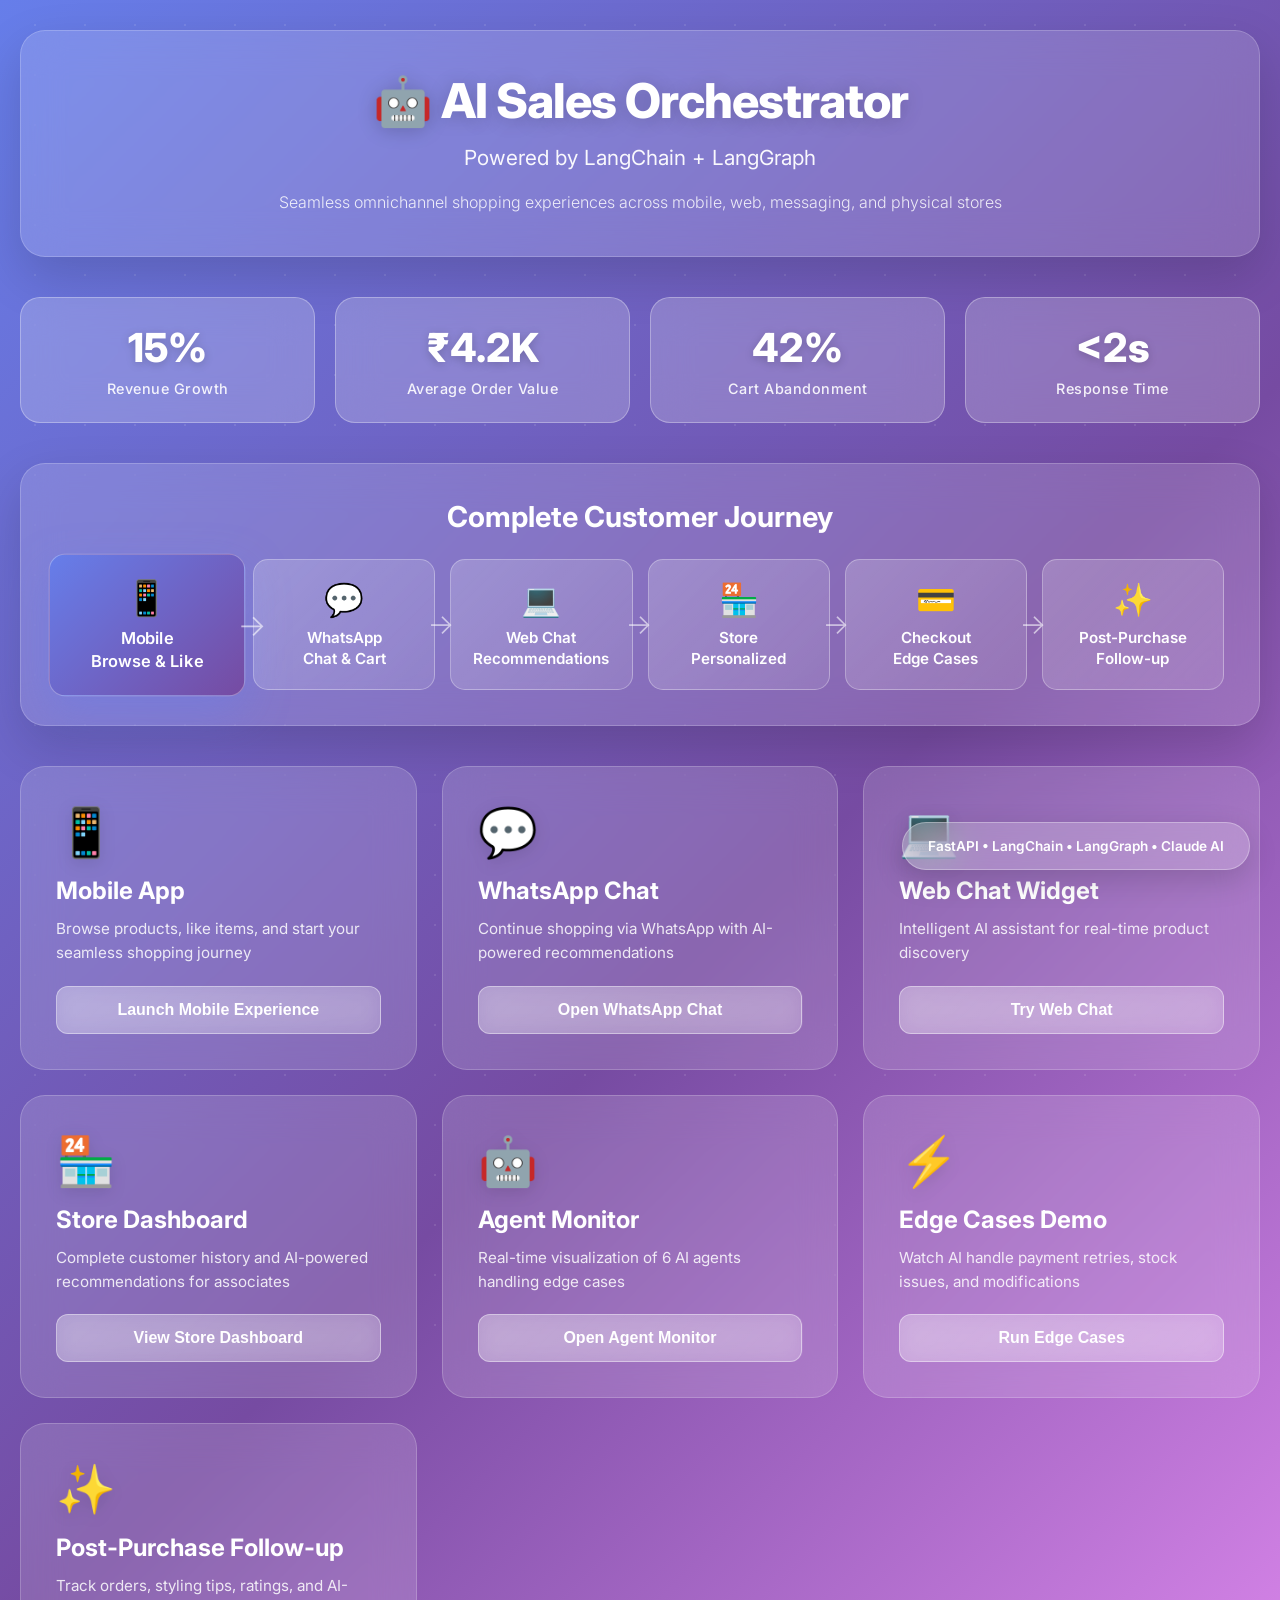
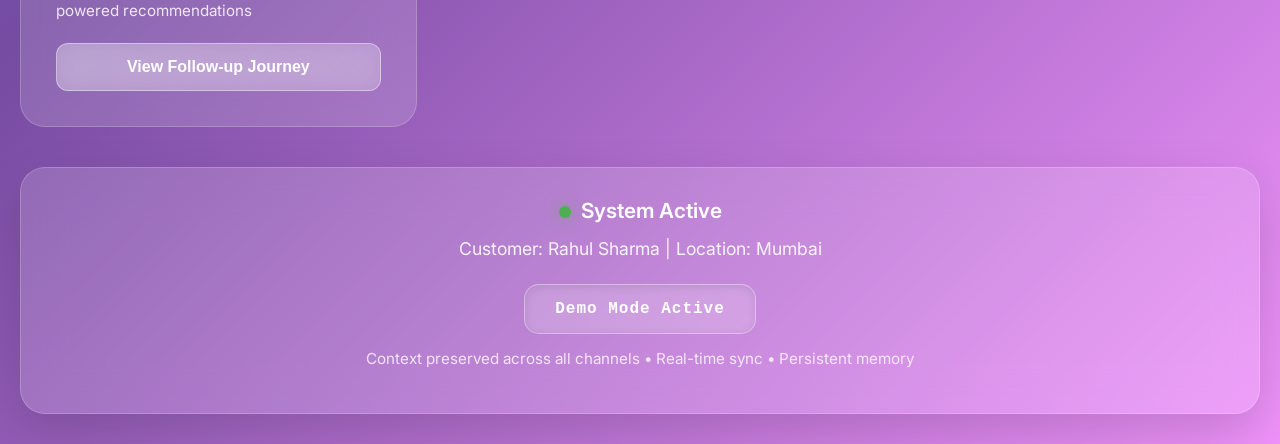
==== frontend/index.html @ c7f91e6b "files added" ====
<!DOCTYPE html>
<html lang="en">
<head>
    <meta charset="UTF-8">
    <meta name="viewport" content="width=device-width, initial-scale=1.0">
    <title>AI Sales Orchestrator - Van Heusen</title>
    <link href="https://fonts.googleapis.com/css2?family=Inter:wght@300;400;500;600;700;800&display=swap" rel="stylesheet">
    <style>
        * {
            margin: 0;
            padding: 0;
            box-sizing: border-box;
        }

        body {
            font-family: 'Inter', -apple-system, BlinkMacSystemFont, sans-serif;
            background: linear-gradient(135deg, #667eea 0%, #764ba2 50%, #f093fb 100%);
            min-height: 100vh;
            padding: 30px 20px;
            position: relative;
            overflow-x: hidden;
        }

        /* Animated background */
        body::before {
            content: '';
            position: fixed;
            top: -50%;
            left: -50%;
            width: 200%;
            height: 200%;
            background: radial-gradient(circle, rgba(255,255,255,0.1) 1px, transparent 1px);
            background-size: 50px 50px;
            animation: moveBackground 20s linear infinite;
            z-index: 0;
        }

        @keyframes moveBackground {
            0% { transform: translate(0, 0); }
            100% { transform: translate(50px, 50px); }
        }

        .container {
            max-width: 1400px;
            margin: 0 auto;
            position: relative;
            z-index: 1;
        }

        /* Glassmorphism Header */
        .header {
            background: rgba(255, 255, 255, 0.15);
            backdrop-filter: blur(20px);
            -webkit-backdrop-filter: blur(20px);
            border-radius: 25px;
            border: 1px solid rgba(255, 255, 255, 0.2);
            padding: 40px 50px;
            margin-bottom: 40px;
            box-shadow: 0 20px 50px rgba(0, 0, 0, 0.15);
            text-align: center;
            animation: fadeInDown 0.8s ease;
        }

        @keyframes fadeInDown {
            from { opacity: 0; transform: translateY(-30px); }
            to { opacity: 1; transform: translateY(0); }
        }

        .header h1 {
            color: white;
            font-size: 3em;
            font-weight: 800;
            margin-bottom: 15px;
            text-shadow: 0 2px 20px rgba(0,0,0,0.2);
            letter-spacing: -1px;
        }

        .header .subtitle {
            color: rgba(255, 255, 255, 0.95);
            font-size: 1.3em;
            font-weight: 400;
            margin-bottom: 20px;
        }

        .header .tagline {
            color: rgba(255, 255, 255, 0.85);
            font-size: 1em;
            font-weight: 300;
            max-width: 800px;
            margin: 0 auto;
            line-height: 1.6;
        }

        /* Business Impact Banner */
        .impact-banner {
            display: grid;
            grid-template-columns: repeat(4, 1fr);
            gap: 20px;
            margin-bottom: 40px;
            animation: fadeInUp 0.8s ease 0.2s backwards;
        }

        @keyframes fadeInUp {
            from { opacity: 0; transform: translateY(30px); }
            to { opacity: 1; transform: translateY(0); }
        }

        .impact-card {
            background: rgba(255, 255, 255, 0.2);
            backdrop-filter: blur(20px);
            border-radius: 20px;
            padding: 25px;
            text-align: center;
            border: 1px solid rgba(255, 255, 255, 0.3);
            transition: all 0.4s cubic-bezier(0.4, 0, 0.2, 1);
            position: relative;
            overflow: hidden;
        }

        .impact-card::before {
            content: '';
            position: absolute;
            top: 0;
            left: 0;
            right: 0;
            bottom: 0;
            background: linear-gradient(135deg, rgba(255,255,255,0.1), rgba(255,255,255,0));
            opacity: 0;
            transition: opacity 0.4s;
        }

        .impact-card:hover::before {
            opacity: 1;
        }

        .impact-card:hover {
            transform: translateY(-8px) scale(1.02);
            box-shadow: 0 20px 40px rgba(0, 0, 0, 0.25);
            border-color: rgba(255, 255, 255, 0.5);
        }

        .impact-card .value {
            font-size: 2.5em;
            font-weight: 800;
            color: white;
            margin-bottom: 8px;
            text-shadow: 0 2px 10px rgba(0,0,0,0.2);
        }

        .impact-card .label {
            font-size: 0.9em;
            color: rgba(255, 255, 255, 0.9);
            font-weight: 500;
            letter-spacing: 0.5px;
        }

        /* Journey Flow */
        .journey-flow {
            background: rgba(255, 255, 255, 0.15);
            backdrop-filter: blur(20px);
            padding: 35px;
            border-radius: 25px;
            margin-bottom: 40px;
            border: 1px solid rgba(255, 255, 255, 0.2);
            box-shadow: 0 20px 50px rgba(0, 0, 0, 0.15);
            animation: fadeInUp 0.8s ease 0.4s backwards;
        }

        .journey-flow h2 {
            color: white;
            margin-bottom: 25px;
            font-size: 1.8em;
            font-weight: 700;
            text-align: center;
        }

        .flow-steps {
            display: flex;
            justify-content: space-between;
            gap: 15px;
            flex-wrap: wrap;
        }

        .step {
            flex: 1;
            min-width: 140px;
            background: linear-gradient(135deg, rgba(255,255,255,0.2), rgba(255,255,255,0.1));
            padding: 20px 15px;
            border-radius: 15px;
            text-align: center;
            position: relative;
            border: 1px solid rgba(255, 255, 255, 0.3);
            transition: all 0.4s cubic-bezier(0.4, 0, 0.2, 1);
            cursor: pointer;
        }

        .step:hover {
            transform: translateY(-5px);
            background: linear-gradient(135deg, rgba(255,255,255,0.3), rgba(255,255,255,0.2));
            box-shadow: 0 15px 35px rgba(0, 0, 0, 0.2);
        }

        .step.active {
            background: linear-gradient(135deg, #667eea, #764ba2);
            transform: scale(1.08);
            box-shadow: 0 15px 40px rgba(102, 126, 234, 0.4);
        }

        .step::after {
            content: '→';
            position: absolute;
            right: -20px;
            top: 50%;
            transform: translateY(-50%);
            font-size: 28px;
            color: rgba(255, 255, 255, 0.6);
            font-weight: 300;
        }

        .step:last-child::after {
            display: none;
        }

        .step-icon {
            font-size: 2em;
            margin-bottom: 8px;
        }

        .step-text {
            color: white;
            font-size: 0.95em;
            font-weight: 600;
            line-height: 1.4;
        }

        /* View Cards Grid */
        .views-grid {
            display: grid;
            grid-template-columns: repeat(auto-fit, minmax(320px, 1fr));
            gap: 25px;
            margin-bottom: 40px;
        }

        .view-card {
            background: rgba(255, 255, 255, 0.15);
            backdrop-filter: blur(20px);
            padding: 35px;
            border-radius: 25px;
            border: 1px solid rgba(255, 255, 255, 0.2);
            cursor: pointer;
            transition: all 0.4s cubic-bezier(0.4, 0, 0.2, 1);
            position: relative;
            overflow: hidden;
            animation: fadeInUp 0.8s ease backwards;
        }

        .view-card:nth-child(1) { animation-delay: 0.5s; }
        .view-card:nth-child(2) { animation-delay: 0.6s; }
        .view-card:nth-child(3) { animation-delay: 0.7s; }
        .view-card:nth-child(4) { animation-delay: 0.8s; }
        .view-card:nth-child(5) { animation-delay: 0.9s; }
        .view-card:nth-child(6) { animation-delay: 1s; }

        .view-card::before {
            content: '';
            position: absolute;
            top: 0;
            left: 0;
            right: 0;
            bottom: 0;
            background: linear-gradient(135deg, rgba(255,255,255,0.1), transparent);
            opacity: 0;
            transition: opacity 0.4s;
        }

        .view-card:hover::before {
            opacity: 1;
        }

        .view-card:hover {
            transform: translateY(-10px) scale(1.02);
            box-shadow: 0 25px 50px rgba(0, 0, 0, 0.25);
            border-color: rgba(255, 255, 255, 0.4);
        }

        .view-card-icon {
            font-size: 3em;
            margin-bottom: 15px;
            display: block;
            filter: drop-shadow(0 4px 8px rgba(0,0,0,0.1));
        }

        .view-card h3 {
            color: white;
            margin-bottom: 12px;
            font-size: 1.5em;
            font-weight: 700;
        }

        .view-card p {
            color: rgba(255, 255, 255, 0.85);
            margin-bottom: 20px;
            line-height: 1.6;
            font-size: 0.95em;
        }

        .view-card button {
            width: 100%;
            padding: 14px;
            background: linear-gradient(135deg, rgba(255,255,255,0.3), rgba(255,255,255,0.2));
            color: white;
            border: 1px solid rgba(255, 255, 255, 0.4);
            border-radius: 12px;
            font-size: 1em;
            font-weight: 600;
            cursor: pointer;
            transition: all 0.3s ease;
            backdrop-filter: blur(10px);
        }

        .view-card button:hover {
            background: linear-gradient(135deg, rgba(255,255,255,0.4), rgba(255,255,255,0.3));
            transform: scale(1.02);
            box-shadow: 0 8px 20px rgba(0, 0, 0, 0.2);
        }

        /* Session Info */
        .session-info {
            background: rgba(255, 255, 255, 0.15);
            backdrop-filter: blur(20px);
            padding: 30px;
            border-radius: 25px;
            text-align: center;
            border: 1px solid rgba(255, 255, 255, 0.2);
            box-shadow: 0 20px 50px rgba(0, 0, 0, 0.15);
            animation: fadeInUp 0.8s ease 1.1s backwards;
        }

        .session-info h3 {
            color: white;
            font-size: 1.3em;
            margin-bottom: 15px;
            font-weight: 600;
        }

        .session-info p {
            color: rgba(255, 255, 255, 0.9);
            font-size: 1.1em;
            margin-bottom: 15px;
        }

        .session-id {
            background: rgba(255, 255, 255, 0.2);
            padding: 15px 30px;
            border-radius: 15px;
            display: inline-block;
            margin-top: 10px;
            font-family: 'Monaco', 'Courier New', monospace;
            color: white;
            font-weight: 600;
            border: 1px solid rgba(255, 255, 255, 0.3);
            box-shadow: inset 0 2px 10px rgba(0,0,0,0.1);
            letter-spacing: 1px;
        }

        .status-indicator {
            display: inline-block;
            width: 12px;
            height: 12px;
            background: #4CAF50;
            border-radius: 50%;
            margin-right: 10px;
            animation: pulse 2s infinite;
            box-shadow: 0 0 15px rgba(76, 175, 80, 0.6);
        }

        @keyframes pulse {
            0%, 100% { 
                opacity: 1;
                transform: scale(1);
            }
            50% { 
                opacity: 0.7;
                transform: scale(1.1);
            }
        }

        /* Tech Stack Badge */
        .tech-badge {
            position: fixed;
            bottom: 30px;
            right: 30px;
            background: rgba(255, 255, 255, 0.2);
            backdrop-filter: blur(20px);
            padding: 15px 25px;
            border-radius: 50px;
            border: 1px solid rgba(255, 255, 255, 0.3);
            color: white;
            font-size: 0.85em;
            font-weight: 600;
            box-shadow: 0 10px 30px rgba(0, 0, 0, 0.15);
            z-index: 100;
            animation: fadeIn 1s ease 1.5s backwards;
        }

        @keyframes fadeIn {
            from { opacity: 0; }
            to { opacity: 1; }
        }

        /* Responsive */
        @media (max-width: 768px) {
            .header h1 { font-size: 2em; }
            .impact-banner { grid-template-columns: repeat(2, 1fr); }
            .flow-steps { flex-direction: column; }
            .step::after { display: none; }
            .views-grid { grid-template-columns: 1fr; }
        }
    </style>
</head>
<body>
    <div class="container">
        <!-- Header -->
        <div class="header">
            <h1>🤖 AI Sales Orchestrator</h1>
            <div class="subtitle">Powered by LangChain + LangGraph</div>
            <div class="tagline">
                Seamless omnichannel shopping experiences across mobile, web, messaging, and physical stores
            </div>
        </div>

        <!-- Business Impact Banner -->
        <div class="impact-banner">
            <div class="impact-card">
                <div class="value">15%</div>
                <div class="label">Revenue Growth</div>
            </div>
            <div class="impact-card">
                <div class="value">₹4.2K</div>
                <div class="label">Average Order Value</div>
            </div>
            <div class="impact-card">
                <div class="value">42%</div>
                <div class="label">Cart Abandonment</div>
            </div>
            <div class="impact-card">
                <div class="value">&lt;2s</div>
                <div class="label">Response Time</div>
            </div>
        </div>

        <!-- Journey Flow -->
        <div class="journey-flow">
            <h2>Complete Customer Journey</h2>
            <div class="flow-steps">
                <div class="step active" data-step="1">
                    <div class="step-icon">📱</div>
                    <div class="step-text">Mobile<br>Browse & Like</div>
                </div>
                <div class="step" data-step="2">
                    <div class="step-icon">💬</div>
                    <div class="step-text">WhatsApp<br>Chat & Cart</div>
                </div>
                <div class="step" data-step="3">
                    <div class="step-icon">💻</div>
                    <div class="step-text">Web Chat<br>Recommendations</div>
                </div>
                <div class="step" data-step="4">
                    <div class="step-icon">🏪</div>
                    <div class="step-text">Store<br>Personalized</div>
                </div>
                <div class="step" data-step="5">
                    <div class="step-icon">💳</div>
                    <div class="step-text">Checkout<br>Edge Cases</div>
                </div>
                <div class="step" data-step="6">
                    <div class="step-icon">✨</div>
                    <div class="step-text">Post-Purchase<br>Follow-up</div>
                </div>
            </div>
        </div>

        <!-- Views Grid -->
        <div class="views-grid">
            <div class="view-card">
                <span class="view-card-icon">📱</span>
                <h3>Mobile App</h3>
                <p>Browse products, like items, and start your seamless shopping journey</p>
                <button onclick="openView('mobile')">Launch Mobile Experience</button>
            </div>

            <div class="view-card">
                <span class="view-card-icon">💬</span>
                <h3>WhatsApp Chat</h3>
                <p>Continue shopping via WhatsApp with AI-powered recommendations</p>
                <button onclick="openView('whatsapp')">Open WhatsApp Chat</button>
            </div>

            <div class="view-card">
                <span class="view-card-icon">💻</span>
                <h3>Web Chat Widget</h3>
                <p>Intelligent AI assistant for real-time product discovery</p>
                <button onclick="openView('chat')">Try Web Chat</button>
            </div>

            <div class="view-card">
                <span class="view-card-icon">🏪</span>
                <h3>Store Dashboard</h3>
                <p>Complete customer history and AI-powered recommendations for associates</p>
                <button onclick="openView('store-dashboard')">View Store Dashboard</button>
            </div>

            <div class="view-card">
                <span class="view-card-icon">🤖</span>
                <h3>Agent Monitor</h3>
                <p>Real-time visualization of 6 AI agents handling edge cases</p>
                <button onclick="openView('agent-monitor')">Open Agent Monitor</button>
            </div>

            <div class="view-card">
                <span class="view-card-icon">⚡</span>
                <h3>Edge Cases Demo</h3>
                <p>Watch AI handle payment retries, stock issues, and modifications</p>
                <button onclick="demonstrateEdgeCases()">Run Edge Cases</button>
            </div>

            <div class="view-card">
                <span class="view-card-icon">✨</span>
                <h3>Post-Purchase Follow-up</h3>
                <p>Track orders, styling tips, ratings, and AI-powered recommendations</p>
                <button onclick="openView('post-purchase')">View Follow-up Journey</button>
            </div>
        </div>

        <!-- Session Info -->
        <div class="session-info">
            <h3><span class="status-indicator"></span>System Active</h3>
            <p>Customer: Rahul Sharma | Location: Mumbai</p>
            <div class="session-id" id="sessionId">Initializing...</div>
            <p style="margin-top: 15px; color: rgba(255,255,255,0.8); font-size: 0.95em;">
                Context preserved across all channels • Real-time sync • Persistent memory
            </p>
        </div>
    </div>

    <!-- Tech Badge -->
    <div class="tech-badge">
        FastAPI • LangChain • LangGraph • Claude AI
    </div>

    <script>
        const API_URL = 'http://localhost:8000';
        let currentSessionId = null;

        async function initializeSession() {
            try {
                const response = await fetch(`${API_URL}/api/session/create?customer_id=CUST001`, {
                    method: 'POST'
                });
                const data = await response.json();
                currentSessionId = data.session_id;
                document.getElementById('sessionId').textContent = currentSessionId;
                localStorage.setItem('session_id', currentSessionId);
                console.log('✅ Session created:', currentSessionId);
            } catch (error) {
                console.error('Error creating session:', error);
                document.getElementById('sessionId').textContent = 'Demo Mode Active';
            }
        }

        function openView(viewName) {
            if (!currentSessionId && viewName !== 'agent-monitor') {
                // Create demo session
                currentSessionId = 'SESSION_demo_' + Date.now();
                localStorage.setItem('session_id', currentSessionId);
            }
            window.open(`${viewName}.html?session=${currentSessionId}`, '_blank');
        }

        function demonstrateEdgeCases() {
            openView('agent-monitor');
        }

        function updateJourneyStep(stepNumber) {
            document.querySelectorAll('.step').forEach(step => {
                step.classList.remove('active');
            });
            const activeStep = document.querySelector(`[data-step="${stepNumber}"]`);
            if (activeStep) {
                activeStep.classList.add('active');
            }
        }

        window.addEventListener('load', () => {
            initializeSession();
            updateJourneyStep(1);
        });

        window.addEventListener('storage', (e) => {
            if (e.key === 'current_step') {
                updateJourneyStep(parseInt(e.newValue));
            }
        });
    </script>
</body>
</html>
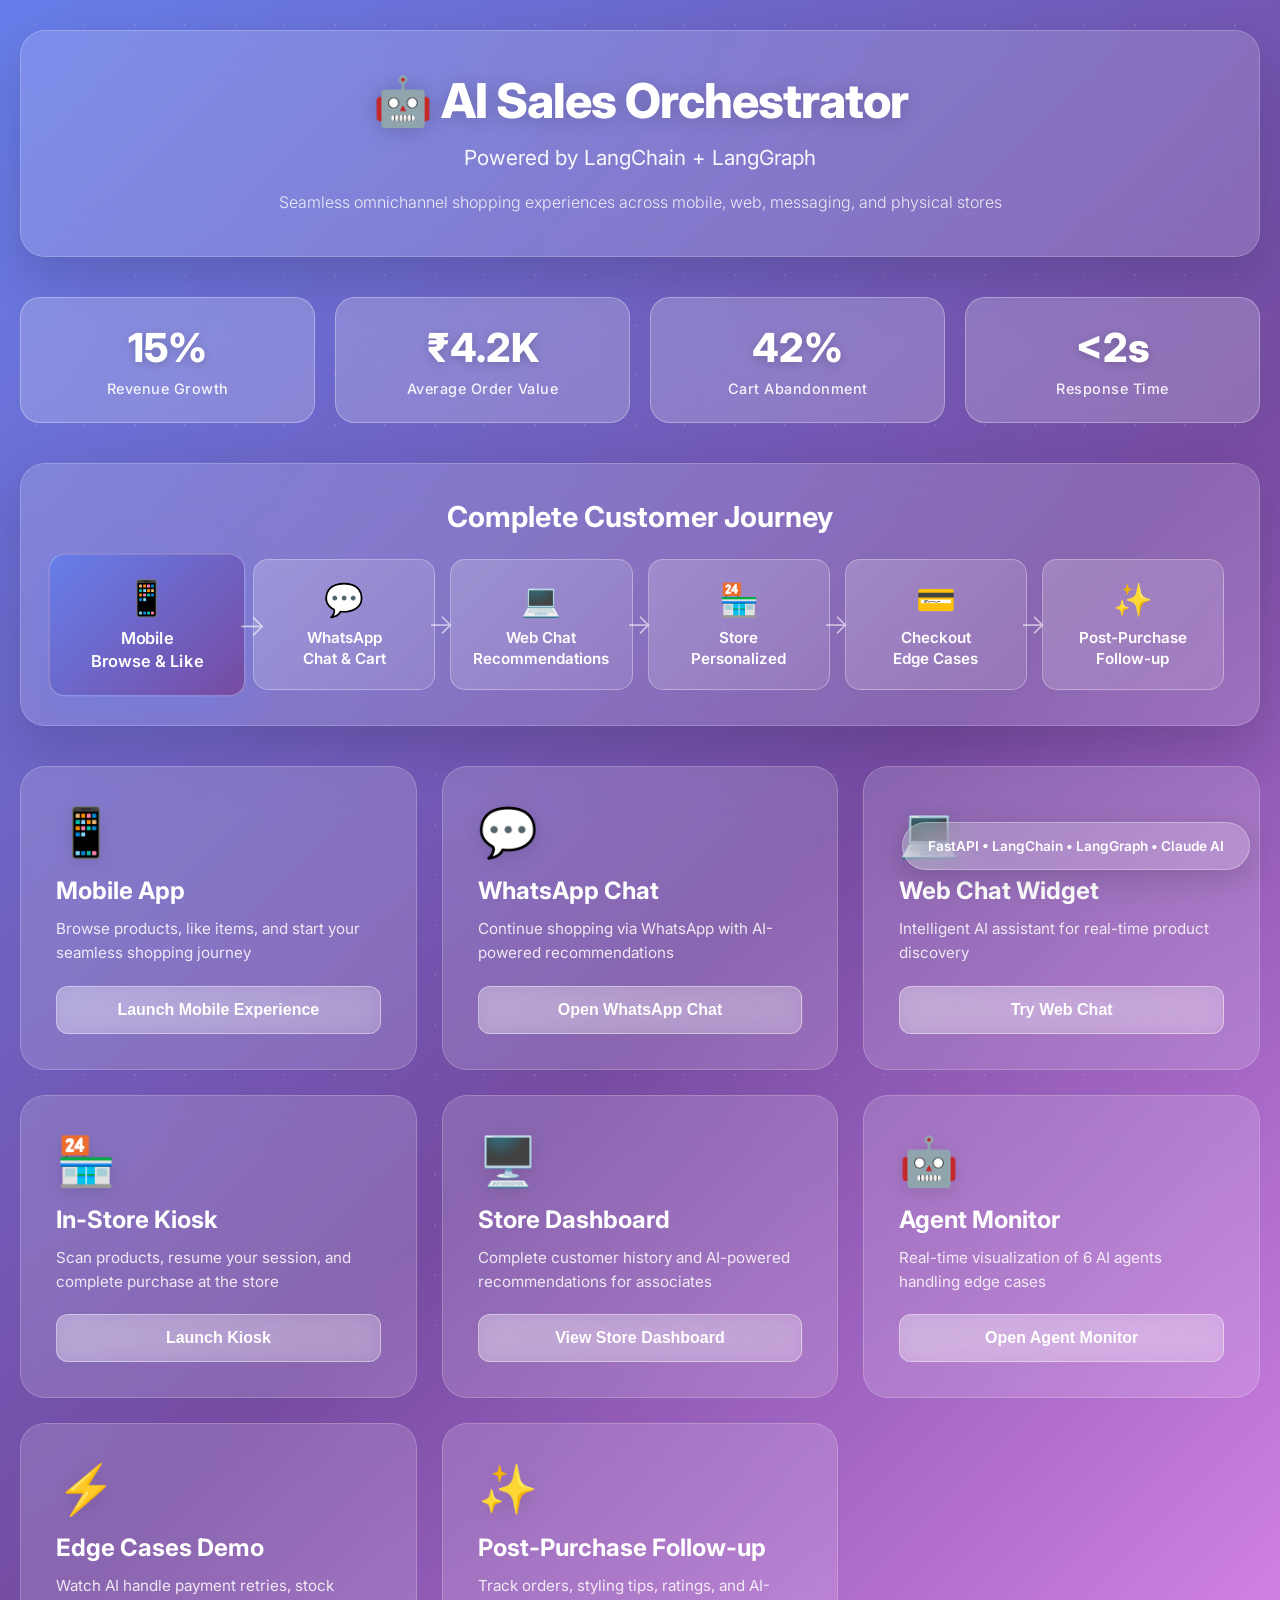
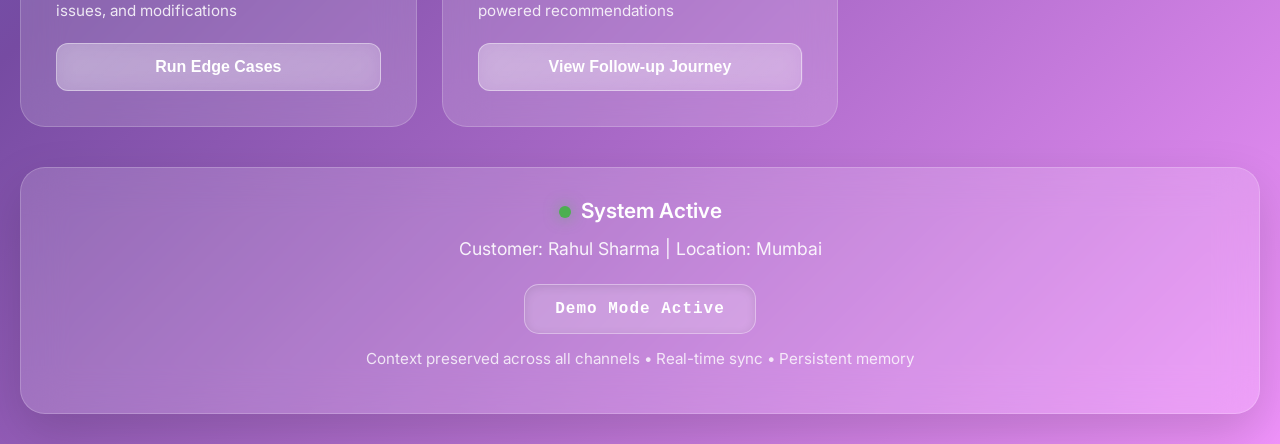
==== commit 8b4f2dd4: "files updated" ====
--- a/frontend/index.html
+++ b/frontend/index.html
@@ -505,6 +505,13 @@
 
             <div class="view-card">
                 <span class="view-card-icon">🏪</span>
+                <h3>In-Store Kiosk</h3>
+                <p>Scan products, resume your session, and complete purchase at the store</p>
+                <button onclick="openView('kiosk')">Launch Kiosk</button>
+            </div>
+
+            <div class="view-card">
+                <span class="view-card-icon">🖥️</span>
                 <h3>Store Dashboard</h3>
                 <p>Complete customer history and AI-powered recommendations for associates</p>
                 <button onclick="openView('store-dashboard')">View Store Dashboard</button>
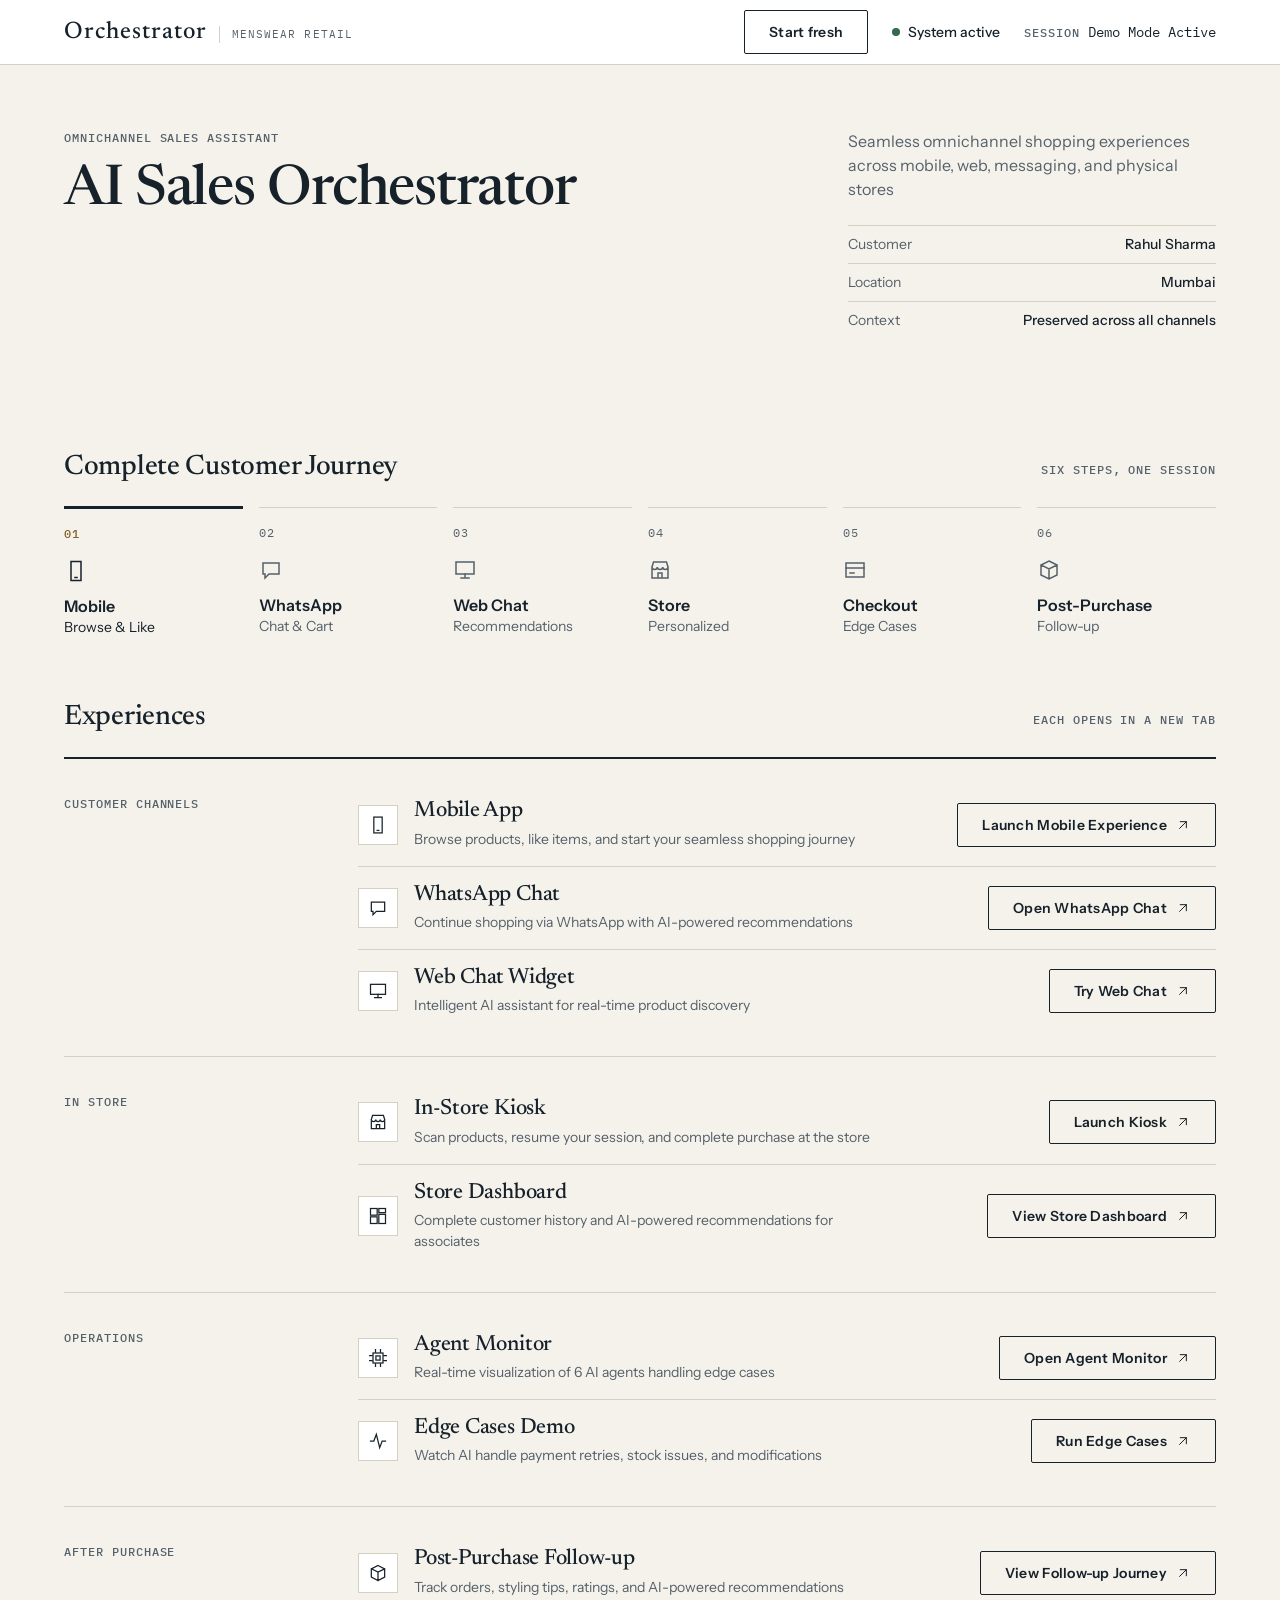
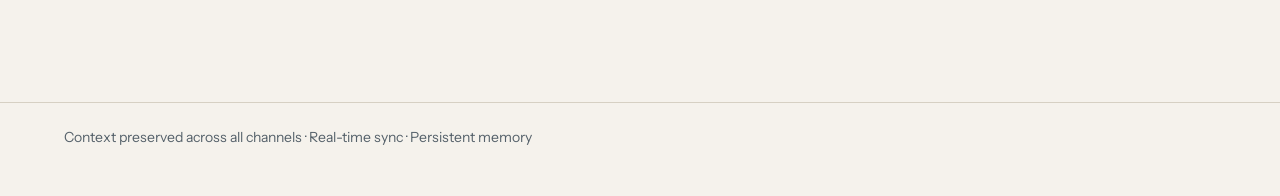
==== commit 8b4abb23: "files updated" ====
--- a/frontend/index.html
+++ b/frontend/index.html
@@ -4,575 +4,390 @@
     <meta charset="UTF-8">
     <meta name="viewport" content="width=device-width, initial-scale=1.0">
     <title>AI Sales Orchestrator - Van Heusen</title>
-    <link href="https://fonts.googleapis.com/css2?family=Inter:wght@300;400;500;600;700;800&display=swap" rel="stylesheet">
+    <link rel="preconnect" href="https://fonts.googleapis.com">
+    <link rel="preconnect" href="https://fonts.gstatic.com" crossorigin>
+    <link href="https://fonts.googleapis.com/css2?family=IBM+Plex+Mono:wght@400;500&family=Instrument+Sans:wght@400;500;600&family=Newsreader:ital,opsz,wght@0,6..72,400;0,6..72,500;1,6..72,400&display=swap" rel="stylesheet">
+    <link rel="stylesheet" href="styles.css">
     <style>
-        * {
+        /* Page: launcher */
+        .system-status {
+            display: inline-flex;
+            align-items: center;
+            gap: var(--space-2);
+            font-size: var(--text-sm);
+            font-weight: 500;
+        }
+
+        .session { display: inline-flex; align-items: baseline; gap: var(--space-2); }
+        .session .mono { font-size: var(--text-sm); }
+
+        /* Intro: left-aligned title, supporting copy and facts to the right */
+        .intro {
+            display: grid;
+            grid-template-columns: repeat(12, 1fr);
+            column-gap: var(--space-5);
+            row-gap: var(--space-5);
+            padding: var(--space-8) 0 var(--space-7);
+        }
+
+        .intro-title { grid-column: 1 / span 7; }
+
+        .intro-title h1 {
+            margin-top: var(--space-3);
+            font-size: var(--text-3xl);
+            font-weight: 500;
+            letter-spacing: -0.02em;
+        }
+
+        .intro-side {
+            grid-column: 9 / span 4;
+            align-self: end;
+        }
+
+        .intro-side .tagline { color: var(--ink-soft); }
+
+        .facts { margin: var(--space-5) 0 0; }
+        .facts div {
+            display: flex;
+            justify-content: space-between;
+            padding: var(--space-2) 0;
+            border-top: 1px solid var(--line);
+            font-size: var(--text-sm);
+        }
+        .facts dt { color: var(--ink-soft); }
+        .facts dd { margin: 0; font-weight: 500; }
+
+        /* Journey: six steps on one rule */
+        .section { padding-top: var(--space-8); }
+
+        .section-head {
+            display: flex;
+            align-items: baseline;
+            justify-content: space-between;
+            gap: var(--space-4);
+            margin-bottom: var(--space-5);
+        }
+        .section-head h2 { font-size: var(--text-xl); font-weight: 500; }
+
+        .flow-steps {
+            display: grid;
+            grid-template-columns: repeat(6, 1fr);
+            gap: var(--space-4);
             margin: 0;
             padding: 0;
-            box-sizing: border-box;
-        }
-
-        body {
-            font-family: 'Inter', -apple-system, BlinkMacSystemFont, sans-serif;
-            background: linear-gradient(135deg, #667eea 0%, #764ba2 50%, #f093fb 100%);
-            min-height: 100vh;
-            padding: 30px 20px;
-            position: relative;
-            overflow-x: hidden;
-        }
-
-        /* Animated background */
-        body::before {
-            content: '';
-            position: fixed;
-            top: -50%;
-            left: -50%;
-            width: 200%;
-            height: 200%;
-            background: radial-gradient(circle, rgba(255,255,255,0.1) 1px, transparent 1px);
-            background-size: 50px 50px;
-            animation: moveBackground 20s linear infinite;
-            z-index: 0;
-        }
-
-        @keyframes moveBackground {
-            0% { transform: translate(0, 0); }
-            100% { transform: translate(50px, 50px); }
-        }
-
-        .container {
-            max-width: 1400px;
-            margin: 0 auto;
-            position: relative;
-            z-index: 1;
-        }
-
-        /* Glassmorphism Header */
-        .header {
-            background: rgba(255, 255, 255, 0.15);
-            backdrop-filter: blur(20px);
-            -webkit-backdrop-filter: blur(20px);
-            border-radius: 25px;
-            border: 1px solid rgba(255, 255, 255, 0.2);
-            padding: 40px 50px;
-            margin-bottom: 40px;
-            box-shadow: 0 20px 50px rgba(0, 0, 0, 0.15);
-            text-align: center;
-            animation: fadeInDown 0.8s ease;
-        }
-
-        @keyframes fadeInDown {
-            from { opacity: 0; transform: translateY(-30px); }
-            to { opacity: 1; transform: translateY(0); }
-        }
-
-        .header h1 {
-            color: white;
-            font-size: 3em;
-            font-weight: 800;
-            margin-bottom: 15px;
-            text-shadow: 0 2px 20px rgba(0,0,0,0.2);
-            letter-spacing: -1px;
-        }
-
-        .header .subtitle {
-            color: rgba(255, 255, 255, 0.95);
-            font-size: 1.3em;
-            font-weight: 400;
-            margin-bottom: 20px;
-        }
-
-        .header .tagline {
-            color: rgba(255, 255, 255, 0.85);
-            font-size: 1em;
-            font-weight: 300;
-            max-width: 800px;
-            margin: 0 auto;
-            line-height: 1.6;
-        }
-
-        /* Business Impact Banner */
-        .impact-banner {
+            list-style: none;
+        }
+
+        .step {
+            padding-top: var(--space-4);
+            border-top: 1px solid var(--line);
+            color: var(--ink-soft);
+            transition: border-color 150ms ease, color 150ms ease;
+        }
+
+        .step-number {
+            display: block;
+            margin-bottom: var(--space-4);
+            font-family: var(--font-mono);
+            font-size: var(--text-xs);
+            letter-spacing: 0.08em;
+        }
+
+        .step-icon { display: block; margin-bottom: var(--space-3); }
+
+        .step-text { font-size: var(--text-sm); line-height: 1.4; }
+        .step-text strong { display: block; font-size: var(--text-md); font-weight: 600; color: var(--ink); }
+
+        .step.active {
+            border-top: 3px solid var(--ink);
+            margin-top: -1px;
+            color: var(--ink);
+        }
+        .step.active .step-number { color: var(--accent); font-weight: 500; }
+
+        /* Experiences: grouped rows, not a grid of cards */
+        .channel-group {
             display: grid;
-            grid-template-columns: repeat(4, 1fr);
-            gap: 20px;
-            margin-bottom: 40px;
-            animation: fadeInUp 0.8s ease 0.2s backwards;
-        }
-
-        @keyframes fadeInUp {
-            from { opacity: 0; transform: translateY(30px); }
-            to { opacity: 1; transform: translateY(0); }
-        }
-
-        .impact-card {
-            background: rgba(255, 255, 255, 0.2);
-            backdrop-filter: blur(20px);
-            border-radius: 20px;
-            padding: 25px;
-            text-align: center;
-            border: 1px solid rgba(255, 255, 255, 0.3);
-            transition: all 0.4s cubic-bezier(0.4, 0, 0.2, 1);
-            position: relative;
-            overflow: hidden;
-        }
-
-        .impact-card::before {
-            content: '';
-            position: absolute;
-            top: 0;
-            left: 0;
-            right: 0;
-            bottom: 0;
-            background: linear-gradient(135deg, rgba(255,255,255,0.1), rgba(255,255,255,0));
-            opacity: 0;
-            transition: opacity 0.4s;
-        }
-
-        .impact-card:hover::before {
-            opacity: 1;
-        }
-
-        .impact-card:hover {
-            transform: translateY(-8px) scale(1.02);
-            box-shadow: 0 20px 40px rgba(0, 0, 0, 0.25);
-            border-color: rgba(255, 255, 255, 0.5);
-        }
-
-        .impact-card .value {
-            font-size: 2.5em;
-            font-weight: 800;
-            color: white;
-            margin-bottom: 8px;
-            text-shadow: 0 2px 10px rgba(0,0,0,0.2);
-        }
-
-        .impact-card .label {
-            font-size: 0.9em;
-            color: rgba(255, 255, 255, 0.9);
-            font-weight: 500;
-            letter-spacing: 0.5px;
-        }
-
-        /* Journey Flow */
-        .journey-flow {
-            background: rgba(255, 255, 255, 0.15);
-            backdrop-filter: blur(20px);
-            padding: 35px;
-            border-radius: 25px;
-            margin-bottom: 40px;
-            border: 1px solid rgba(255, 255, 255, 0.2);
-            box-shadow: 0 20px 50px rgba(0, 0, 0, 0.15);
-            animation: fadeInUp 0.8s ease 0.4s backwards;
-        }
-
-        .journey-flow h2 {
-            color: white;
-            margin-bottom: 25px;
-            font-size: 1.8em;
-            font-weight: 700;
-            text-align: center;
-        }
-
-        .flow-steps {
+            grid-template-columns: repeat(12, 1fr);
+            column-gap: var(--space-5);
+            padding: var(--space-5) 0;
+            border-top: 1px solid var(--line);
+        }
+        .section-head + .channel-group { border-top: 2px solid var(--ink); }
+
+        .channel-group > .label { grid-column: 1 / span 3; padding-top: var(--space-3); }
+
+        .channel-list {
+            grid-column: 4 / span 9;
+            margin: 0;
+            padding: 0;
+            list-style: none;
+        }
+
+        .view-card {
+            display: grid;
+            grid-template-columns: 40px 1fr auto;
+            align-items: center;
+            column-gap: var(--space-4);
+            padding: var(--space-4) 0;
+        }
+        .view-card + .view-card { border-top: 1px solid var(--line); }
+
+        .view-card-icon {
+            display: grid;
+            place-items: center;
+            width: 40px;
+            height: 40px;
+            border: 1px solid var(--line);
+            background: var(--white);
+        }
+
+        .view-card h3 { font-size: 22px; font-weight: 500; }
+        .view-card p { margin-top: var(--space-1); font-size: var(--text-sm); color: var(--ink-soft); max-width: 52ch; }
+
+        .site-footer {
+            margin-top: var(--space-8);
+            padding: var(--space-5) 0 var(--space-7);
+            border-top: 1px solid var(--line);
+        }
+        .site-footer .container {
             display: flex;
+            flex-wrap: wrap;
             justify-content: space-between;
-            gap: 15px;
-            flex-wrap: wrap;
-        }
-
-        .step {
-            flex: 1;
-            min-width: 140px;
-            background: linear-gradient(135deg, rgba(255,255,255,0.2), rgba(255,255,255,0.1));
-            padding: 20px 15px;
-            border-radius: 15px;
-            text-align: center;
-            position: relative;
-            border: 1px solid rgba(255, 255, 255, 0.3);
-            transition: all 0.4s cubic-bezier(0.4, 0, 0.2, 1);
-            cursor: pointer;
-        }
-
-        .step:hover {
-            transform: translateY(-5px);
-            background: linear-gradient(135deg, rgba(255,255,255,0.3), rgba(255,255,255,0.2));
-            box-shadow: 0 15px 35px rgba(0, 0, 0, 0.2);
-        }
-
-        .step.active {
-            background: linear-gradient(135deg, #667eea, #764ba2);
-            transform: scale(1.08);
-            box-shadow: 0 15px 40px rgba(102, 126, 234, 0.4);
-        }
-
-        .step::after {
-            content: '→';
-            position: absolute;
-            right: -20px;
-            top: 50%;
-            transform: translateY(-50%);
-            font-size: 28px;
-            color: rgba(255, 255, 255, 0.6);
-            font-weight: 300;
-        }
-
-        .step:last-child::after {
-            display: none;
-        }
-
-        .step-icon {
-            font-size: 2em;
-            margin-bottom: 8px;
-        }
-
-        .step-text {
-            color: white;
-            font-size: 0.95em;
-            font-weight: 600;
-            line-height: 1.4;
-        }
-
-        /* View Cards Grid */
-        .views-grid {
-            display: grid;
-            grid-template-columns: repeat(auto-fit, minmax(320px, 1fr));
-            gap: 25px;
-            margin-bottom: 40px;
-        }
-
-        .view-card {
-            background: rgba(255, 255, 255, 0.15);
-            backdrop-filter: blur(20px);
-            padding: 35px;
-            border-radius: 25px;
-            border: 1px solid rgba(255, 255, 255, 0.2);
-            cursor: pointer;
-            transition: all 0.4s cubic-bezier(0.4, 0, 0.2, 1);
-            position: relative;
-            overflow: hidden;
-            animation: fadeInUp 0.8s ease backwards;
-        }
-
-        .view-card:nth-child(1) { animation-delay: 0.5s; }
-        .view-card:nth-child(2) { animation-delay: 0.6s; }
-        .view-card:nth-child(3) { animation-delay: 0.7s; }
-        .view-card:nth-child(4) { animation-delay: 0.8s; }
-        .view-card:nth-child(5) { animation-delay: 0.9s; }
-        .view-card:nth-child(6) { animation-delay: 1s; }
-
-        .view-card::before {
-            content: '';
-            position: absolute;
-            top: 0;
-            left: 0;
-            right: 0;
-            bottom: 0;
-            background: linear-gradient(135deg, rgba(255,255,255,0.1), transparent);
-            opacity: 0;
-            transition: opacity 0.4s;
-        }
-
-        .view-card:hover::before {
-            opacity: 1;
-        }
-
-        .view-card:hover {
-            transform: translateY(-10px) scale(1.02);
-            box-shadow: 0 25px 50px rgba(0, 0, 0, 0.25);
-            border-color: rgba(255, 255, 255, 0.4);
-        }
-
-        .view-card-icon {
-            font-size: 3em;
-            margin-bottom: 15px;
-            display: block;
-            filter: drop-shadow(0 4px 8px rgba(0,0,0,0.1));
-        }
-
-        .view-card h3 {
-            color: white;
-            margin-bottom: 12px;
-            font-size: 1.5em;
-            font-weight: 700;
-        }
-
-        .view-card p {
-            color: rgba(255, 255, 255, 0.85);
-            margin-bottom: 20px;
-            line-height: 1.6;
-            font-size: 0.95em;
-        }
-
-        .view-card button {
-            width: 100%;
-            padding: 14px;
-            background: linear-gradient(135deg, rgba(255,255,255,0.3), rgba(255,255,255,0.2));
-            color: white;
-            border: 1px solid rgba(255, 255, 255, 0.4);
-            border-radius: 12px;
-            font-size: 1em;
-            font-weight: 600;
-            cursor: pointer;
-            transition: all 0.3s ease;
-            backdrop-filter: blur(10px);
-        }
-
-        .view-card button:hover {
-            background: linear-gradient(135deg, rgba(255,255,255,0.4), rgba(255,255,255,0.3));
-            transform: scale(1.02);
-            box-shadow: 0 8px 20px rgba(0, 0, 0, 0.2);
-        }
-
-        /* Session Info */
-        .session-info {
-            background: rgba(255, 255, 255, 0.15);
-            backdrop-filter: blur(20px);
-            padding: 30px;
-            border-radius: 25px;
-            text-align: center;
-            border: 1px solid rgba(255, 255, 255, 0.2);
-            box-shadow: 0 20px 50px rgba(0, 0, 0, 0.15);
-            animation: fadeInUp 0.8s ease 1.1s backwards;
-        }
-
-        .session-info h3 {
-            color: white;
-            font-size: 1.3em;
-            margin-bottom: 15px;
-            font-weight: 600;
-        }
-
-        .session-info p {
-            color: rgba(255, 255, 255, 0.9);
-            font-size: 1.1em;
-            margin-bottom: 15px;
-        }
-
-        .session-id {
-            background: rgba(255, 255, 255, 0.2);
-            padding: 15px 30px;
-            border-radius: 15px;
-            display: inline-block;
-            margin-top: 10px;
-            font-family: 'Monaco', 'Courier New', monospace;
-            color: white;
-            font-weight: 600;
-            border: 1px solid rgba(255, 255, 255, 0.3);
-            box-shadow: inset 0 2px 10px rgba(0,0,0,0.1);
-            letter-spacing: 1px;
-        }
-
-        .status-indicator {
-            display: inline-block;
-            width: 12px;
-            height: 12px;
-            background: #4CAF50;
-            border-radius: 50%;
-            margin-right: 10px;
-            animation: pulse 2s infinite;
-            box-shadow: 0 0 15px rgba(76, 175, 80, 0.6);
-        }
-
-        @keyframes pulse {
-            0%, 100% { 
-                opacity: 1;
-                transform: scale(1);
-            }
-            50% { 
-                opacity: 0.7;
-                transform: scale(1.1);
-            }
-        }
-
-        /* Tech Stack Badge */
-        .tech-badge {
-            position: fixed;
-            bottom: 30px;
-            right: 30px;
-            background: rgba(255, 255, 255, 0.2);
-            backdrop-filter: blur(20px);
-            padding: 15px 25px;
-            border-radius: 50px;
-            border: 1px solid rgba(255, 255, 255, 0.3);
-            color: white;
-            font-size: 0.85em;
-            font-weight: 600;
-            box-shadow: 0 10px 30px rgba(0, 0, 0, 0.15);
-            z-index: 100;
-            animation: fadeIn 1s ease 1.5s backwards;
-        }
-
-        @keyframes fadeIn {
-            from { opacity: 0; }
-            to { opacity: 1; }
-        }
-
-        /* Responsive */
+            gap: var(--space-3);
+            font-size: var(--text-sm);
+            color: var(--ink-soft);
+        }
+
+        @media (max-width: 1100px) {
+            .flow-steps { grid-template-columns: repeat(3, 1fr); row-gap: var(--space-5); }
+            .intro-title { grid-column: 1 / -1; }
+            .intro-side { grid-column: 1 / span 7; }
+        }
+
         @media (max-width: 768px) {
-            .header h1 { font-size: 2em; }
-            .impact-banner { grid-template-columns: repeat(2, 1fr); }
-            .flow-steps { flex-direction: column; }
-            .step::after { display: none; }
-            .views-grid { grid-template-columns: 1fr; }
+            .intro { padding: var(--space-7) 0 var(--space-6); }
+            .intro-title h1 { font-size: var(--text-2xl); }
+            .intro-side { grid-column: 1 / -1; }
+            .channel-group > .label { grid-column: 1 / -1; padding-bottom: var(--space-3); }
+            .channel-list { grid-column: 1 / -1; }
+            .view-card { grid-template-columns: 40px 1fr; row-gap: var(--space-3); }
+            .view-card .btn { grid-column: 1 / -1; }
+            .app-bar-meta .system-status { display: none; }
+            .wordmark-tag { display: none; }
+        }
+
+        @media (max-width: 480px) {
+            .flow-steps { grid-template-columns: repeat(2, 1fr); }
+            .session .label { display: none; }
         }
     </style>
+    <script src="config.js"></script>
 </head>
 <body>
-    <div class="container">
+    <header class="app-bar">
+        <div class="container app-bar-inner">
+            <a class="wordmark" href="index.html">
+                <span class="wordmark-name">Orchestrator</span>
+                <span class="wordmark-tag">Menswear retail</span>
+            </a>
+            <div class="app-bar-meta">
+                <button class="btn btn-secondary" onclick="startFresh()" title="Clear the cart, likes and chats and begin a new session">Start fresh</button>
+                <span class="system-status"><span class="status-dot" aria-hidden="true"></span>System active</span>
+                <span class="session"><span class="label">Session</span><span class="mono" id="sessionId">Initializing...</span></span>
+            </div>
+        </div>
+    </header>
+
+    <main class="container">
         <!-- Header -->
-        <div class="header">
-            <h1>🤖 AI Sales Orchestrator</h1>
-            <div class="subtitle">Powered by LangChain + LangGraph</div>
-            <div class="tagline">
-                Seamless omnichannel shopping experiences across mobile, web, messaging, and physical stores
-            </div>
+        <section class="intro" aria-labelledby="page-title">
+            <div class="intro-title">
+                <p class="label">Omnichannel sales assistant</p>
+                <h1 id="page-title">AI Sales Orchestrator</h1>
+            </div>
+            <div class="intro-side">
+                <p class="tagline">
+                    Seamless omnichannel shopping experiences across mobile, web, messaging, and physical stores
+                </p>
+                <dl class="facts">
+                    <div><dt>Customer</dt><dd>Rahul Sharma</dd></div>
+                    <div><dt>Location</dt><dd>Mumbai</dd></div>
+                    <div><dt>Context</dt><dd>Preserved across all channels</dd></div>
+                </dl>
+            </div>
+        </section>
+
+        <!-- Journey Flow -->
+        <section class="section" aria-labelledby="journey-title">
+            <div class="section-head">
+                <h2 id="journey-title">Complete Customer Journey</h2>
+                <span class="label">Six steps, one session</span>
+            </div>
+            <ol class="flow-steps">
+                <li class="step active" data-step="1">
+                    <span class="step-number">01</span>
+                    <svg class="icon icon-lg step-icon" aria-hidden="true"><use href="icons.svg#phone"/></svg>
+                    <div class="step-text"><strong>Mobile</strong>Browse &amp; Like</div>
+                </li>
+                <li class="step" data-step="2">
+                    <span class="step-number">02</span>
+                    <svg class="icon icon-lg step-icon" aria-hidden="true"><use href="icons.svg#chat"/></svg>
+                    <div class="step-text"><strong>WhatsApp</strong>Chat &amp; Cart</div>
+                </li>
+                <li class="step" data-step="3">
+                    <span class="step-number">03</span>
+                    <svg class="icon icon-lg step-icon" aria-hidden="true"><use href="icons.svg#desktop"/></svg>
+                    <div class="step-text"><strong>Web Chat</strong>Recommendations</div>
+                </li>
+                <li class="step" data-step="4">
+                    <span class="step-number">04</span>
+                    <svg class="icon icon-lg step-icon" aria-hidden="true"><use href="icons.svg#store"/></svg>
+                    <div class="step-text"><strong>Store</strong>Personalized</div>
+                </li>
+                <li class="step" data-step="5">
+                    <span class="step-number">05</span>
+                    <svg class="icon icon-lg step-icon" aria-hidden="true"><use href="icons.svg#card"/></svg>
+                    <div class="step-text"><strong>Checkout</strong>Edge Cases</div>
+                </li>
+                <li class="step" data-step="6">
+                    <span class="step-number">06</span>
+                    <svg class="icon icon-lg step-icon" aria-hidden="true"><use href="icons.svg#box"/></svg>
+                    <div class="step-text"><strong>Post-Purchase</strong>Follow-up</div>
+                </li>
+            </ol>
+        </section>
+
+        <!-- Views -->
+        <section class="section" aria-labelledby="views-title">
+            <div class="section-head">
+                <h2 id="views-title">Experiences</h2>
+                <span class="label">Each opens in a new tab</span>
+            </div>
+
+            <div class="channel-group">
+                <p class="label">Customer channels</p>
+                <ul class="channel-list">
+                    <li class="view-card">
+                        <span class="view-card-icon"><svg class="icon" aria-hidden="true"><use href="icons.svg#phone"/></svg></span>
+                        <div>
+                            <h3>Mobile App</h3>
+                            <p>Browse products, like items, and start your seamless shopping journey</p>
+                        </div>
+                        <button class="btn btn-secondary" onclick="openView('mobile')">Launch Mobile Experience<svg class="icon icon-sm" aria-hidden="true"><use href="icons.svg#arrow-up-right"/></svg></button>
+                    </li>
+                    <li class="view-card">
+                        <span class="view-card-icon"><svg class="icon" aria-hidden="true"><use href="icons.svg#chat"/></svg></span>
+                        <div>
+                            <h3>WhatsApp Chat</h3>
+                            <p>Continue shopping via WhatsApp with AI-powered recommendations</p>
+                        </div>
+                        <button class="btn btn-secondary" onclick="openView('whatsapp')">Open WhatsApp Chat<svg class="icon icon-sm" aria-hidden="true"><use href="icons.svg#arrow-up-right"/></svg></button>
+                    </li>
+                    <li class="view-card">
+                        <span class="view-card-icon"><svg class="icon" aria-hidden="true"><use href="icons.svg#desktop"/></svg></span>
+                        <div>
+                            <h3>Web Chat Widget</h3>
+                            <p>Intelligent AI assistant for real-time product discovery</p>
+                        </div>
+                        <button class="btn btn-secondary" onclick="openView('chat')">Try Web Chat<svg class="icon icon-sm" aria-hidden="true"><use href="icons.svg#arrow-up-right"/></svg></button>
+                    </li>
+                </ul>
+            </div>
+
+            <div class="channel-group">
+                <p class="label">In store</p>
+                <ul class="channel-list">
+                    <li class="view-card">
+                        <span class="view-card-icon"><svg class="icon" aria-hidden="true"><use href="icons.svg#store"/></svg></span>
+                        <div>
+                            <h3>In-Store Kiosk</h3>
+                            <p>Scan products, resume your session, and complete purchase at the store</p>
+                        </div>
+                        <button class="btn btn-secondary" onclick="openView('kiosk')">Launch Kiosk<svg class="icon icon-sm" aria-hidden="true"><use href="icons.svg#arrow-up-right"/></svg></button>
+                    </li>
+                    <li class="view-card">
+                        <span class="view-card-icon"><svg class="icon" aria-hidden="true"><use href="icons.svg#layout-grid"/></svg></span>
+                        <div>
+                            <h3>Store Dashboard</h3>
+                            <p>Complete customer history and AI-powered recommendations for associates</p>
+                        </div>
+                        <button class="btn btn-secondary" onclick="openView('store-dashboard')">View Store Dashboard<svg class="icon icon-sm" aria-hidden="true"><use href="icons.svg#arrow-up-right"/></svg></button>
+                    </li>
+                </ul>
+            </div>
+
+            <div class="channel-group">
+                <p class="label">Operations</p>
+                <ul class="channel-list">
+                    <li class="view-card">
+                        <span class="view-card-icon"><svg class="icon" aria-hidden="true"><use href="icons.svg#cpu"/></svg></span>
+                        <div>
+                            <h3>Agent Monitor</h3>
+                            <p>Real-time visualization of 6 AI agents handling edge cases</p>
+                        </div>
+                        <button class="btn btn-secondary" onclick="openView('agent-monitor')">Open Agent Monitor<svg class="icon icon-sm" aria-hidden="true"><use href="icons.svg#arrow-up-right"/></svg></button>
+                    </li>
+                    <li class="view-card">
+                        <span class="view-card-icon"><svg class="icon" aria-hidden="true"><use href="icons.svg#activity"/></svg></span>
+                        <div>
+                            <h3>Edge Cases Demo</h3>
+                            <p>Watch AI handle payment retries, stock issues, and modifications</p>
+                        </div>
+                        <button class="btn btn-secondary" onclick="demonstrateEdgeCases()">Run Edge Cases<svg class="icon icon-sm" aria-hidden="true"><use href="icons.svg#arrow-up-right"/></svg></button>
+                    </li>
+                </ul>
+            </div>
+
+            <div class="channel-group">
+                <p class="label">After purchase</p>
+                <ul class="channel-list">
+                    <li class="view-card">
+                        <span class="view-card-icon"><svg class="icon" aria-hidden="true"><use href="icons.svg#box"/></svg></span>
+                        <div>
+                            <h3>Post-Purchase Follow-up</h3>
+                            <p>Track orders, styling tips, ratings, and AI-powered recommendations</p>
+                        </div>
+                        <button class="btn btn-secondary" onclick="openView('post-purchase')">View Follow-up Journey<svg class="icon icon-sm" aria-hidden="true"><use href="icons.svg#arrow-up-right"/></svg></button>
+                    </li>
+                </ul>
+            </div>
+        </section>
+    </main>
+
+    <footer class="site-footer">
+        <div class="container">
+            <span>Context preserved across all channels · Real-time sync · Persistent memory</span>
         </div>
-
-        <!-- Business Impact Banner -->
-        <div class="impact-banner">
-            <div class="impact-card">
-                <div class="value">15%</div>
-                <div class="label">Revenue Growth</div>
-            </div>
-            <div class="impact-card">
-                <div class="value">₹4.2K</div>
-                <div class="label">Average Order Value</div>
-            </div>
-            <div class="impact-card">
-                <div class="value">42%</div>
-                <div class="label">Cart Abandonment</div>
-            </div>
-            <div class="impact-card">
-                <div class="value">&lt;2s</div>
-                <div class="label">Response Time</div>
-            </div>
-        </div>
-
-        <!-- Journey Flow -->
-        <div class="journey-flow">
-            <h2>Complete Customer Journey</h2>
-            <div class="flow-steps">
-                <div class="step active" data-step="1">
-                    <div class="step-icon">📱</div>
-                    <div class="step-text">Mobile<br>Browse & Like</div>
-                </div>
-                <div class="step" data-step="2">
-                    <div class="step-icon">💬</div>
-                    <div class="step-text">WhatsApp<br>Chat & Cart</div>
-                </div>
-                <div class="step" data-step="3">
-                    <div class="step-icon">💻</div>
-                    <div class="step-text">Web Chat<br>Recommendations</div>
-                </div>
-                <div class="step" data-step="4">
-                    <div class="step-icon">🏪</div>
-                    <div class="step-text">Store<br>Personalized</div>
-                </div>
-                <div class="step" data-step="5">
-                    <div class="step-icon">💳</div>
-                    <div class="step-text">Checkout<br>Edge Cases</div>
-                </div>
-                <div class="step" data-step="6">
-                    <div class="step-icon">✨</div>
-                    <div class="step-text">Post-Purchase<br>Follow-up</div>
-                </div>
-            </div>
-        </div>
-
-        <!-- Views Grid -->
-        <div class="views-grid">
-            <div class="view-card">
-                <span class="view-card-icon">📱</span>
-                <h3>Mobile App</h3>
-                <p>Browse products, like items, and start your seamless shopping journey</p>
-                <button onclick="openView('mobile')">Launch Mobile Experience</button>
-            </div>
-
-            <div class="view-card">
-                <span class="view-card-icon">💬</span>
-                <h3>WhatsApp Chat</h3>
-                <p>Continue shopping via WhatsApp with AI-powered recommendations</p>
-                <button onclick="openView('whatsapp')">Open WhatsApp Chat</button>
-            </div>
-
-            <div class="view-card">
-                <span class="view-card-icon">💻</span>
-                <h3>Web Chat Widget</h3>
-                <p>Intelligent AI assistant for real-time product discovery</p>
-                <button onclick="openView('chat')">Try Web Chat</button>
-            </div>
-
-            <div class="view-card">
-                <span class="view-card-icon">🏪</span>
-                <h3>In-Store Kiosk</h3>
-                <p>Scan products, resume your session, and complete purchase at the store</p>
-                <button onclick="openView('kiosk')">Launch Kiosk</button>
-            </div>
-
-            <div class="view-card">
-                <span class="view-card-icon">🖥️</span>
-                <h3>Store Dashboard</h3>
-                <p>Complete customer history and AI-powered recommendations for associates</p>
-                <button onclick="openView('store-dashboard')">View Store Dashboard</button>
-            </div>
-
-            <div class="view-card">
-                <span class="view-card-icon">🤖</span>
-                <h3>Agent Monitor</h3>
-                <p>Real-time visualization of 6 AI agents handling edge cases</p>
-                <button onclick="openView('agent-monitor')">Open Agent Monitor</button>
-            </div>
-
-            <div class="view-card">
-                <span class="view-card-icon">⚡</span>
-                <h3>Edge Cases Demo</h3>
-                <p>Watch AI handle payment retries, stock issues, and modifications</p>
-                <button onclick="demonstrateEdgeCases()">Run Edge Cases</button>
-            </div>
-
-            <div class="view-card">
-                <span class="view-card-icon">✨</span>
-                <h3>Post-Purchase Follow-up</h3>
-                <p>Track orders, styling tips, ratings, and AI-powered recommendations</p>
-                <button onclick="openView('post-purchase')">View Follow-up Journey</button>
-            </div>
-        </div>
-
-        <!-- Session Info -->
-        <div class="session-info">
-            <h3><span class="status-indicator"></span>System Active</h3>
-            <p>Customer: Rahul Sharma | Location: Mumbai</p>
-            <div class="session-id" id="sessionId">Initializing...</div>
-            <p style="margin-top: 15px; color: rgba(255,255,255,0.8); font-size: 0.95em;">
-                Context preserved across all channels • Real-time sync • Persistent memory
-            </p>
-        </div>
-    </div>
-
-    <!-- Tech Badge -->
-    <div class="tech-badge">
-        FastAPI • LangChain • LangGraph • Claude AI
-    </div>
+    </footer>
 
     <script>
-        const API_URL = 'http://localhost:8000';
         let currentSessionId = null;
 
-        async function initializeSession() {
+        async function initializeSession(fresh = false) {
             try {
-                const response = await fetch(`${API_URL}/api/session/create?customer_id=CUST001`, {
+                const response = await fetch(`${API_URL}/api/session/create?customer_id=CUST001${fresh ? '&fresh=true' : ''}`, {
                     method: 'POST'
                 });
                 const data = await response.json();
                 currentSessionId = data.session_id;
                 document.getElementById('sessionId').textContent = currentSessionId;
                 localStorage.setItem('session_id', currentSessionId);
-                console.log('✅ Session created:', currentSessionId);
+                localStorage.setItem('session_token', data.token);
+                console.log('Session created:', currentSessionId);
             } catch (error) {
                 console.error('Error creating session:', error);
                 document.getElementById('sessionId').textContent = 'Demo Mode Active';
             }
+        }
+
+        // Forget everything this browser and the backend remember about the customer, then begin again
+        async function startFresh() {
+            localStorage.clear();
+            currentSessionId = null;
+            document.getElementById('sessionId').textContent = 'Initializing...';
+            await initializeSession(true);
+            updateJourneyStep(1);
         }
 
         function openView(viewName) {
@@ -610,4 +425,4 @@
         });
     </script>
 </body>
-</html>+</html>
--- a/frontend/styles.css
+++ b/frontend/styles.css
@@ -0,0 +1,345 @@
+/* ==========================================================================
+   Shared design system. Every page loads this before its own <style>.
+   Fonts are linked in each page's <head> (Newsreader, Instrument Sans, IBM Plex Mono).
+   ========================================================================== */
+
+:root {
+    /* Colour */
+    --ivory: #F5F2EC;
+    --white: #FFFFFF;
+    --stone: #E7E2D8;
+    --line: #D6D0C3;
+    --ink: #16212A;
+    --ink-soft: #55616A;
+    --accent: #82632B;
+    --decision: #7A2B2B;
+    --success: #2F6B4F;
+    --danger: #B3392B;
+    --night: #12171B;
+    --night-panel: #1A2126;
+    --night-line: #2A333A;
+
+    /* Fonts */
+    --font-display: 'Newsreader', Georgia, 'Times New Roman', serif;
+    --font-text: 'Instrument Sans', 'Helvetica Neue', Helvetica, sans-serif;
+    --font-mono: 'IBM Plex Mono', Menlo, Consolas, monospace;
+
+    /* Spacing (4px grid) */
+    --space-1: 4px;
+    --space-2: 8px;
+    --space-3: 12px;
+    --space-4: 16px;
+    --space-5: 24px;
+    --space-6: 32px;
+    --space-7: 48px;
+    --space-8: 64px;
+
+    /* Type scale */
+    --text-xs: 12px;
+    --text-sm: 14px;
+    --text-md: 16px;
+    --text-lg: 20px;
+    --text-xl: 28px;
+    --text-2xl: 40px;
+    --text-3xl: 56px;
+
+    --radius: 2px;
+    --gutter: 24px;
+    --content-width: 1200px;
+    --bar-height: 64px;
+}
+
+@media (max-width: 480px) {
+    :root { --gutter: 16px; }
+}
+
+*, *::before, *::after { box-sizing: border-box; }
+
+html { -webkit-text-size-adjust: 100%; }
+
+body {
+    margin: 0;
+    background: var(--ivory);
+    color: var(--ink);
+    font-family: var(--font-text);
+    font-size: var(--text-md);
+    line-height: 1.5;
+    -webkit-font-smoothing: antialiased;
+}
+
+h1, h2, h3, h4 {
+    margin: 0;
+    font-family: var(--font-display);
+    font-weight: 400;
+    line-height: 1.15;
+    letter-spacing: -0.01em;
+}
+
+p { margin: 0; }
+
+a { color: var(--accent); text-underline-offset: 3px; }
+
+img { max-width: 100%; display: block; }
+
+::selection { background: var(--ink); color: var(--ivory); }
+
+/* Small uppercase mono caption used above titles and as column headers */
+.label {
+    font-family: var(--font-mono);
+    font-size: var(--text-xs);
+    font-weight: 500;
+    letter-spacing: 0.08em;
+    text-transform: uppercase;
+    color: var(--ink-soft);
+}
+
+.mono { font-family: var(--font-mono); font-variant-numeric: tabular-nums; }
+.price { font-family: var(--font-mono); font-variant-numeric: tabular-nums; text-align: right; }
+.muted { color: var(--ink-soft); }
+
+/* --------------------------------------------------------------------------
+   Layout
+   -------------------------------------------------------------------------- */
+.container {
+    max-width: var(--content-width);
+    margin: 0 auto;
+    padding-left: var(--gutter);
+    padding-right: var(--gutter);
+}
+
+.app-bar {
+    position: sticky;
+    top: 0;
+    z-index: 20;
+    background: var(--white);
+    border-bottom: 1px solid var(--line);
+}
+
+.app-bar-inner {
+    display: flex;
+    align-items: center;
+    justify-content: space-between;
+    gap: var(--space-4);
+    min-height: var(--bar-height);
+}
+
+.wordmark {
+    display: flex;
+    align-items: baseline;
+    gap: var(--space-3);
+    color: var(--ink);
+    text-decoration: none;
+}
+
+.wordmark-name {
+    font-family: var(--font-display);
+    font-size: 24px;
+    font-weight: 500;
+    letter-spacing: 0.04em;
+}
+
+.wordmark-tag {
+    font-family: var(--font-mono);
+    font-size: 11px;
+    letter-spacing: 0.1em;
+    text-transform: uppercase;
+    color: var(--ink-soft);
+    padding-left: var(--space-3);
+    border-left: 1px solid var(--line);
+}
+
+.app-bar-meta {
+    display: flex;
+    align-items: center;
+    gap: var(--space-5);
+    font-size: var(--text-sm);
+}
+
+/* --------------------------------------------------------------------------
+   Icons (inline SVG from icons.svg)
+   -------------------------------------------------------------------------- */
+.icon {
+    width: 20px;
+    height: 20px;
+    flex: none;
+    fill: none;
+    stroke: currentColor;
+    stroke-width: 1.5;
+    stroke-linecap: square;
+    stroke-linejoin: miter;
+}
+.icon-sm { width: 16px; height: 16px; }
+.icon-lg { width: 24px; height: 24px; }
+
+/* --------------------------------------------------------------------------
+   Buttons
+   -------------------------------------------------------------------------- */
+.btn {
+    display: inline-flex;
+    align-items: center;
+    justify-content: center;
+    gap: var(--space-2);
+    min-height: 44px;
+    padding: 0 var(--space-5);
+    border: 1px solid var(--ink);
+    border-radius: var(--radius);
+    background: var(--ink);
+    color: var(--white);
+    font-family: var(--font-text);
+    font-size: var(--text-sm);
+    font-weight: 600;
+    letter-spacing: 0.02em;
+    line-height: 1;
+    text-decoration: none;
+    cursor: pointer;
+    transition: background-color 150ms ease, color 150ms ease, border-color 150ms ease;
+}
+.btn:hover { background: #26343F; }
+.btn:active { background: #0E161C; }
+.btn:focus-visible,
+.field input:focus-visible,
+.field select:focus-visible,
+.field textarea:focus-visible {
+    outline: 2px solid var(--accent);
+    outline-offset: 2px;
+}
+.btn:disabled,
+.btn[aria-disabled="true"] {
+    background: var(--stone);
+    border-color: var(--line);
+    color: var(--ink-soft);
+    cursor: not-allowed;
+}
+
+.btn-secondary { background: transparent; color: var(--ink); }
+.btn-secondary:hover { background: var(--stone); }
+.btn-secondary:active { background: var(--line); }
+
+.btn-quiet { background: transparent; border-color: transparent; color: var(--ink); padding: 0 var(--space-3); }
+.btn-quiet:hover { background: var(--stone); }
+
+.btn-decision { background: var(--decision); border-color: var(--decision); }
+.btn-decision:hover { background: #8D3434; }
+
+.btn-block { display: flex; width: 100%; }
+.btn-lg { min-height: 56px; font-size: var(--text-md); padding: 0 var(--space-6); }
+
+.btn.is-loading { position: relative; color: transparent; pointer-events: none; }
+.btn.is-loading::after {
+    content: '';
+    position: absolute;
+    width: 16px;
+    height: 16px;
+    border: 2px solid var(--white);
+    border-right-color: transparent;
+    border-radius: 50%;
+    animation: spin 700ms linear infinite;
+}
+@keyframes spin { to { transform: rotate(360deg); } }
+
+/* --------------------------------------------------------------------------
+   Panels, badges, form fields, tables, states
+   -------------------------------------------------------------------------- */
+.panel {
+    background: var(--white);
+    border: 1px solid var(--line);
+    border-radius: var(--radius);
+}
+
+.badge {
+    display: inline-flex;
+    align-items: center;
+    gap: var(--space-1);
+    padding: 3px var(--space-2);
+    border: 1px solid currentColor;
+    border-radius: var(--radius);
+    font-family: var(--font-mono);
+    font-size: 11px;
+    font-weight: 500;
+    letter-spacing: 0.08em;
+    text-transform: uppercase;
+    line-height: 1.4;
+    white-space: nowrap;
+}
+.badge-success { color: var(--success); }
+.badge-danger { color: var(--danger); }
+.badge-accent { color: var(--accent); }
+.badge-neutral { color: var(--ink-soft); }
+
+.status-dot {
+    display: inline-block;
+    width: 8px;
+    height: 8px;
+    border-radius: 50%;
+    background: var(--success);
+}
+
+.field { display: flex; flex-direction: column; gap: var(--space-1); }
+.field label { font-size: var(--text-sm); font-weight: 600; }
+.field .hint { font-size: var(--text-xs); color: var(--ink-soft); }
+.field .error-text { font-size: var(--text-xs); color: var(--danger); }
+.field input,
+.field select,
+.field textarea {
+    min-height: 44px;
+    padding: 0 var(--space-3);
+    border: 1px solid var(--line);
+    border-radius: var(--radius);
+    background: var(--white);
+    color: var(--ink);
+    font: inherit;
+}
+.field input:hover { border-color: var(--ink-soft); }
+.field input[aria-invalid="true"] { border-color: var(--danger); }
+
+.table { width: 100%; border-collapse: collapse; font-size: var(--text-sm); }
+.table th {
+    padding: var(--space-3) var(--space-4);
+    text-align: left;
+    border-bottom: 1px solid var(--ink);
+    font-family: var(--font-mono);
+    font-size: 11px;
+    font-weight: 500;
+    letter-spacing: 0.08em;
+    text-transform: uppercase;
+    color: var(--ink-soft);
+}
+.table td { padding: var(--space-3) var(--space-4); border-bottom: 1px solid var(--line); }
+.table tbody tr:hover { background: var(--stone); }
+
+.skeleton {
+    background: var(--stone);
+    border-radius: var(--radius);
+    animation: skeleton-fade 1.2s ease-in-out infinite alternate;
+}
+@keyframes skeleton-fade { from { opacity: 0.55; } to { opacity: 1; } }
+
+.empty-state {
+    padding: var(--space-7) var(--space-5);
+    text-align: center;
+    color: var(--ink-soft);
+    border: 1px dashed var(--line);
+    border-radius: var(--radius);
+}
+
+.rule { border: 0; border-top: 1px solid var(--line); margin: 0; }
+
+.visually-hidden {
+    position: absolute;
+    width: 1px;
+    height: 1px;
+    margin: -1px;
+    padding: 0;
+    overflow: hidden;
+    clip: rect(0, 0, 0, 0);
+    white-space: nowrap;
+    border: 0;
+}
+
+@media (prefers-reduced-motion: reduce) {
+    *, *::before, *::after {
+        animation-duration: 0.01ms !important;
+        animation-iteration-count: 1 !important;
+        transition-duration: 0.01ms !important;
+    }
+}
